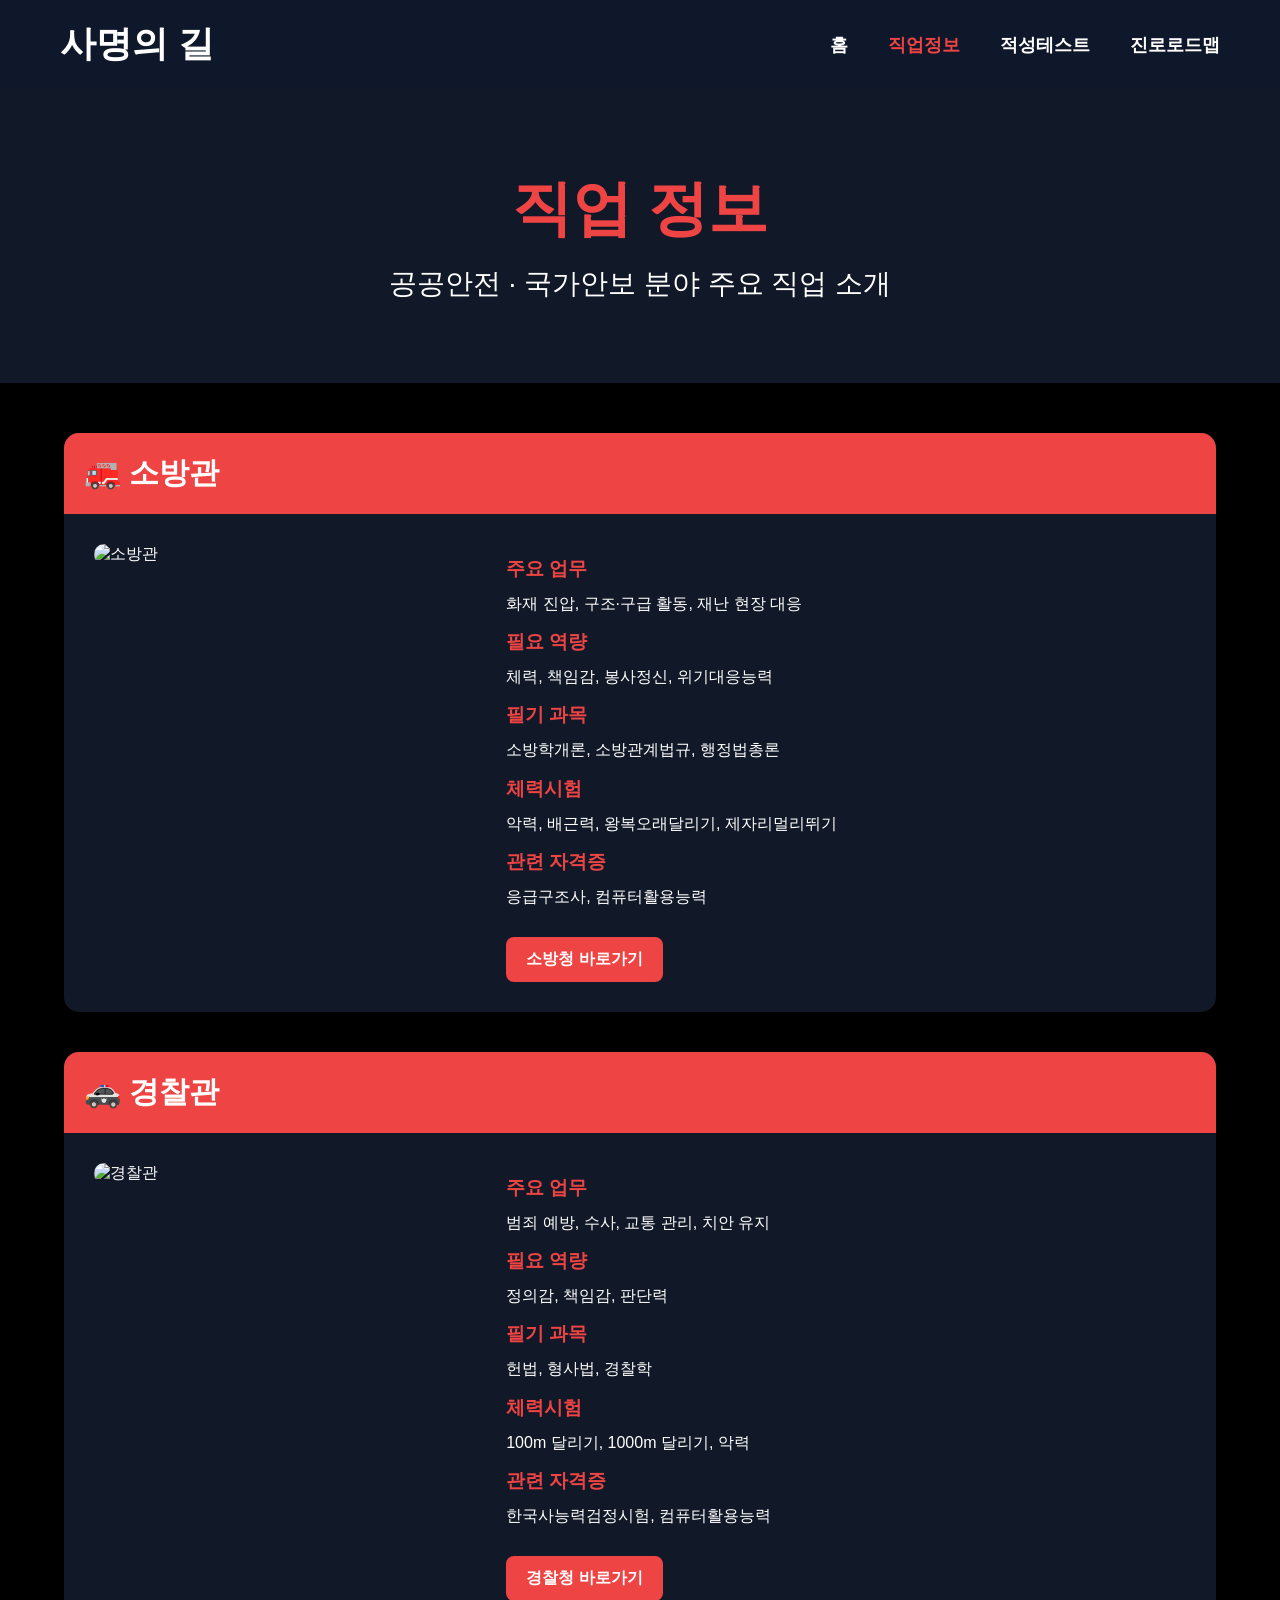
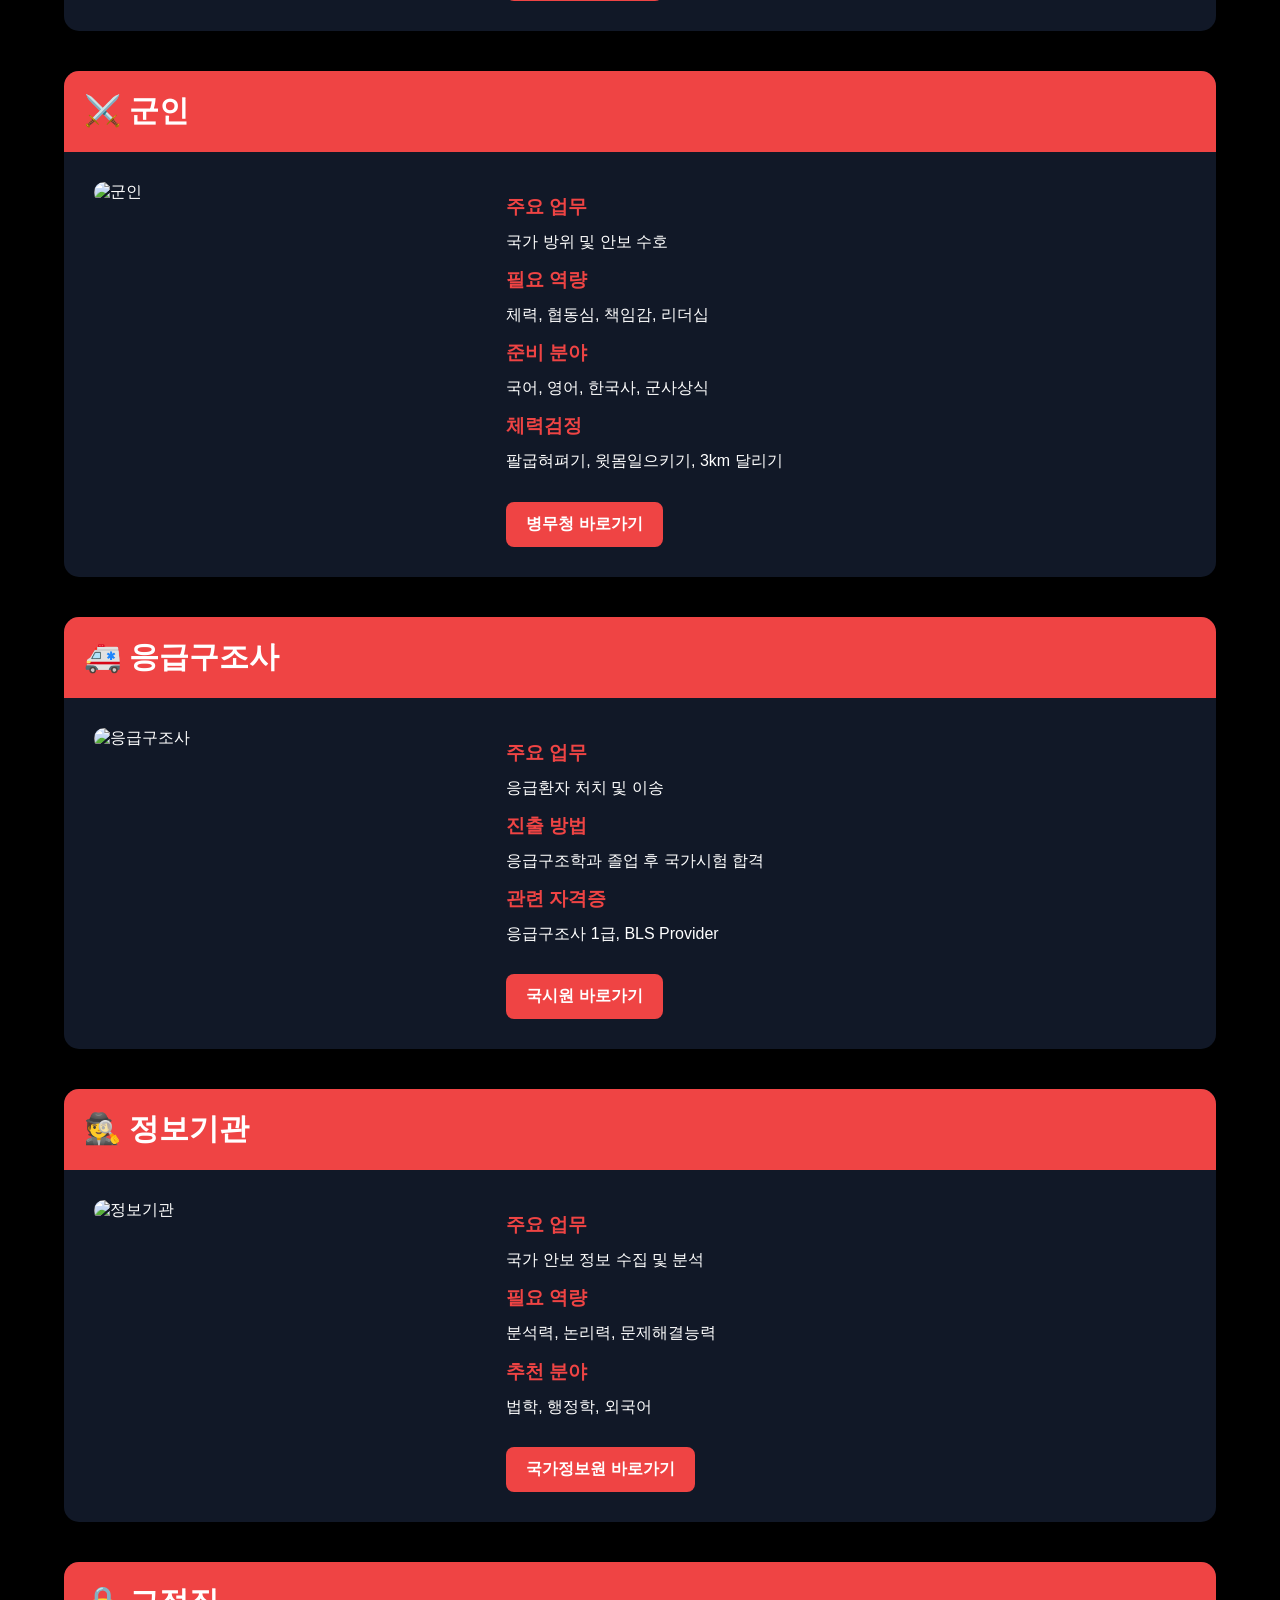
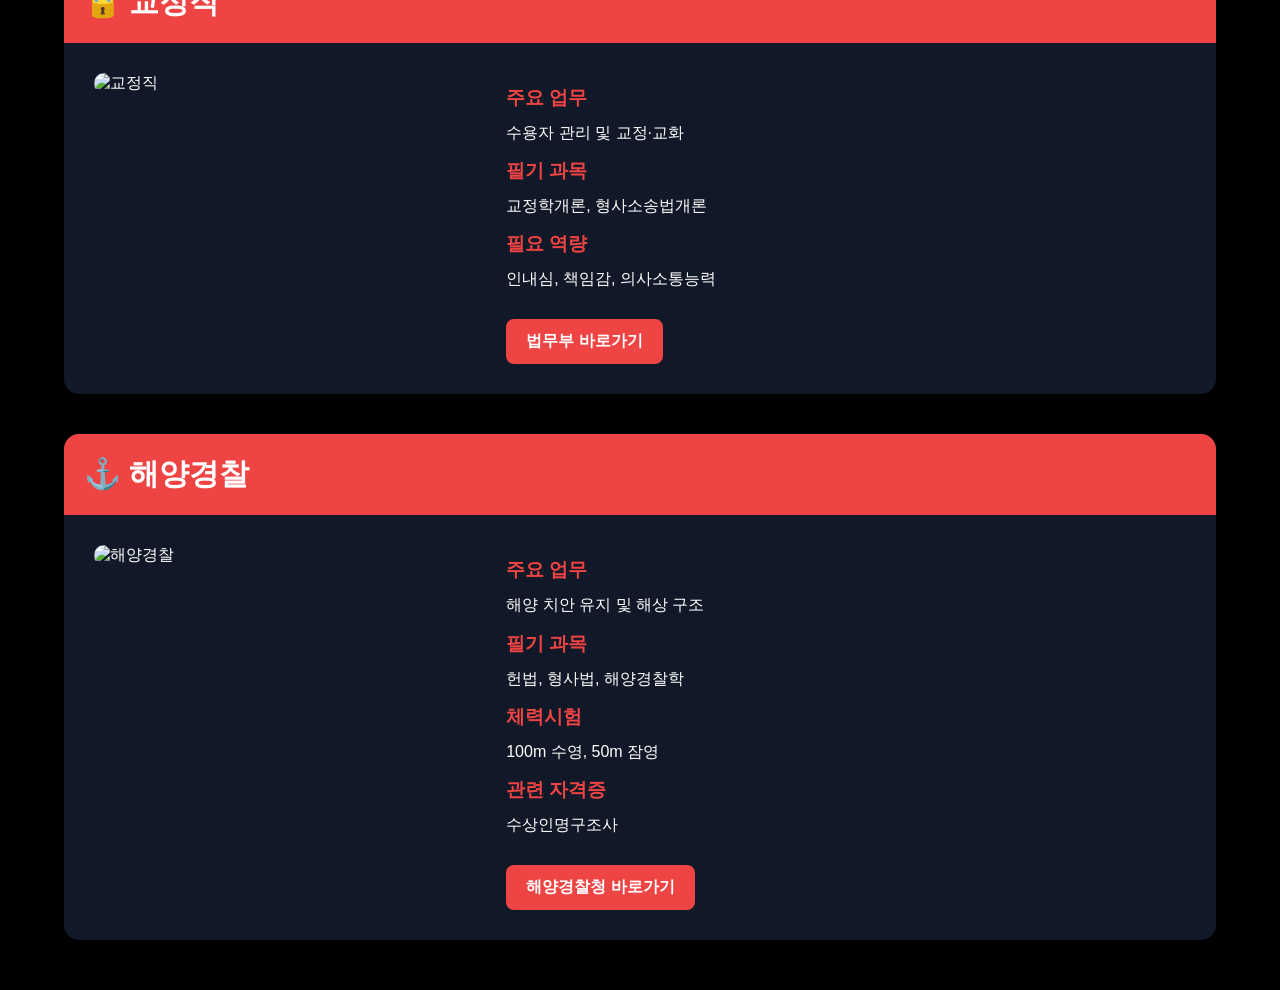
==== jobs.html @ 9027b752 "Add files via upload" ====
<!DOCTYPE html>
<html lang="ko">

<head>
<meta charset="UTF-8">
<meta name="viewport" content="width=device-width, initial-scale=1.0">

<title>직업 정보 | 사명의 길</title>

<link rel="stylesheet" href="css/style.css">

<style>
    *{
    margin:0;
    padding:0;
    box-sizing:border-box;
}

body{
    font-family:"Malgun Gothic",sans-serif;
    background:#000;
    color:white;
}
.top-nav{
    background:#0f172a;
    display:flex;
    justify-content:space-between;
    align-items:center;
    padding:20px 60px;
}

.logo a{
    color:white;
    text-decoration:none;
    font-size:36px;
    font-weight:bold;
}

.menu{
    display:flex;
    gap:40px;
    list-style:none;
}

.menu a{
    color:white;
    text-decoration:none;
    font-size:18px;
    font-weight:bold;
}

.menu a:hover{
    color:#ef4444;
}

.active{
    color:#ef4444 !important;
}
.jobs-header{
    text-align:center;
    padding:80px 20px;
    background:#111827;
}

.jobs-header h1{
    font-size:60px;
    color:#ef4444;
    margin-bottom:15px;
}

.jobs-header p{
    font-size:28px;
}

.jobs-container{
    width:90%;
    max-width:1400px;
    margin:50px auto;
}

.job-box{
    background:#111827;
    border-radius:15px;
    overflow:hidden;
    margin-bottom:40px;
    box-shadow:0 8px 25px rgba(0,0,0,.35);
}

.job-title{
    background:#ef4444;
    padding:20px;
    font-size:30px;
    font-weight:bold;
}

.job-body{
    display:flex;
    gap:30px;
    padding:30px;
}

.job-image{
    width:35%;
}

.job-image img{
    width:100%;
    height:320px;
    object-fit:cover;
    border-radius:10px;
}

.job-info{
    flex:1;
}

.job-info h3{
    color:#ef4444;
    margin-top:12px;
    margin-bottom:8px;
}

.job-info p{
    line-height:1.7;
    margin-bottom:12px;
}

.site-btn{
    display:inline-block;
    margin-top:15px;
    padding:12px 20px;
    background:#ef4444;
    color:white;
    border-radius:8px;
    text-decoration:none;
    font-weight:bold;
}

.site-btn:hover{
    background:#dc2626;
}

@media(max-width:900px){

    .job-body{
        flex-direction:column;
    }

    .job-image{
        width:100%;
    }
}

</style>

</head>

<body>
<nav class="top-nav">

    <div class="logo">
        <a href="index.html">사명의 길</a>
    </div>

    <ul class="menu">
        <li><a href="index.html">홈</a></li>
        <li><a href="jobs.html" class="active">직업정보</a></li>
        <li><a href="test.html">적성테스트</a></li>
        <li><a href="roadmap.html">진로로드맵</a></li>
    </ul>

</nav>
<header class="jobs-header">

<h1>직업 정보</h1>

<p>
공공안전 · 국가안보 분야 주요 직업 소개
</p>

</header>

<section class="jobs-container">

<!-- 소방관 -->

<div class="job-box">

<div class="job-title">🚒 소방관</div>

<div class="job-body">

<div class="job-image">
<img src="images/firefighter.jpg" alt="소방관">
</div>

<div class="job-info">

<h3>주요 업무</h3>
<p>화재 진압, 구조·구급 활동, 재난 현장 대응</p>

<h3>필요 역량</h3>
<p>체력, 책임감, 봉사정신, 위기대응능력</p>

<h3>필기 과목</h3>
<p>소방학개론, 소방관계법규, 행정법총론</p>

<h3>체력시험</h3>
<p>악력, 배근력, 왕복오래달리기, 제자리멀리뛰기</p>

<h3>관련 자격증</h3>
<p>응급구조사, 컴퓨터활용능력</p>

<a href="https://www.nfa.go.kr" target="_blank" class="site-btn">
소방청 바로가기
</a>

</div>

</div>

</div>

<!-- 경찰관 -->

<div class="job-box">

<div class="job-title">🚓 경찰관</div>

<div class="job-body">

<div class="job-image">
<img src="images/police.jpg" alt="경찰관">
</div>

<div class="job-info">

<h3>주요 업무</h3>
<p>범죄 예방, 수사, 교통 관리, 치안 유지</p>

<h3>필요 역량</h3>
<p>정의감, 책임감, 판단력</p>

<h3>필기 과목</h3>
<p>헌법, 형사법, 경찰학</p>

<h3>체력시험</h3>
<p>100m 달리기, 1000m 달리기, 악력</p>

<h3>관련 자격증</h3>
<p>한국사능력검정시험, 컴퓨터활용능력</p>

<a href="https://www.police.go.kr" target="_blank" class="site-btn">
경찰청 바로가기
</a>

</div>

</div>

</div>

<!-- 군인 -->

<div class="job-box">

<div class="job-title">⚔️ 군인</div>

<div class="job-body">

<div class="job-image">
<img src="images/soldier.jpg" alt="군인">
</div>

<div class="job-info">

<h3>주요 업무</h3>
<p>국가 방위 및 안보 수호</p>

<h3>필요 역량</h3>
<p>체력, 협동심, 책임감, 리더십</p>

<h3>준비 분야</h3>
<p>국어, 영어, 한국사, 군사상식</p>

<h3>체력검정</h3>
<p>팔굽혀펴기, 윗몸일으키기, 3km 달리기</p>

<a href="https://www.mma.go.kr" target="_blank" class="site-btn">
병무청 바로가기
</a>

</div>

</div>

</div>

<!-- 응급구조사 -->

<div class="job-box">

<div class="job-title">🚑 응급구조사</div>

<div class="job-body">

<div class="job-image">
<img src="images/paramedic.jpg" alt="응급구조사">
</div>

<div class="job-info">

<h3>주요 업무</h3>
<p>응급환자 처치 및 이송</p>

<h3>진출 방법</h3>
<p>응급구조학과 졸업 후 국가시험 합격</p>

<h3>관련 자격증</h3>
<p>응급구조사 1급, BLS Provider</p>

<a href="https://www.kuksiwon.or.kr" target="_blank" class="site-btn">
국시원 바로가기
</a>

</div>

</div>

</div>

<!-- 정보기관 -->

<div class="job-box">

<div class="job-title">🕵️ 정보기관</div>

<div class="job-body">

<div class="job-image">
<img src="images/intelligence.jpg" alt="정보기관">
</div>

<div class="job-info">

<h3>주요 업무</h3>
<p>국가 안보 정보 수집 및 분석</p>

<h3>필요 역량</h3>
<p>분석력, 논리력, 문제해결능력</p>

<h3>추천 분야</h3>
<p>법학, 행정학, 외국어</p>

<a href="https://www.nis.go.kr" target="_blank" class="site-btn">
국가정보원 바로가기
</a>

</div>

</div>

</div>

<!-- 교정직 -->

<div class="job-box">

<div class="job-title">🔒 교정직</div>

<div class="job-body">

<div class="job-image">
<img src="images/correction.jpg" alt="교정직">
</div>

<div class="job-info">

<h3>주요 업무</h3>
<p>수용자 관리 및 교정·교화</p>

<h3>필기 과목</h3>
<p>교정학개론, 형사소송법개론</p>

<h3>필요 역량</h3>
<p>인내심, 책임감, 의사소통능력</p>

<a href="https://www.moj.go.kr" target="_blank" class="site-btn">
법무부 바로가기
</a>

</div>

</div>

</div>

<!-- 해양경찰 -->

<div class="job-box">

<div class="job-title">⚓ 해양경찰</div>

<div class="job-body">

<div class="job-image">
<img src="images/coastguard.jpg" alt="해양경찰">
</div>

<div class="job-info">

<h3>주요 업무</h3>
<p>해양 치안 유지 및 해상 구조</p>

<h3>필기 과목</h3>
<p>헌법, 형사법, 해양경찰학</p>

<h3>체력시험</h3>
<p>100m 수영, 50m 잠영</p>

<h3>관련 자격증</h3>
<p>수상인명구조사</p>

<a href="https://www.kcg.go.kr" target="_blank" class="site-btn">
해양경찰청 바로가기
</a>

</div>

</div>

</div>

</section>

</body>
</html>
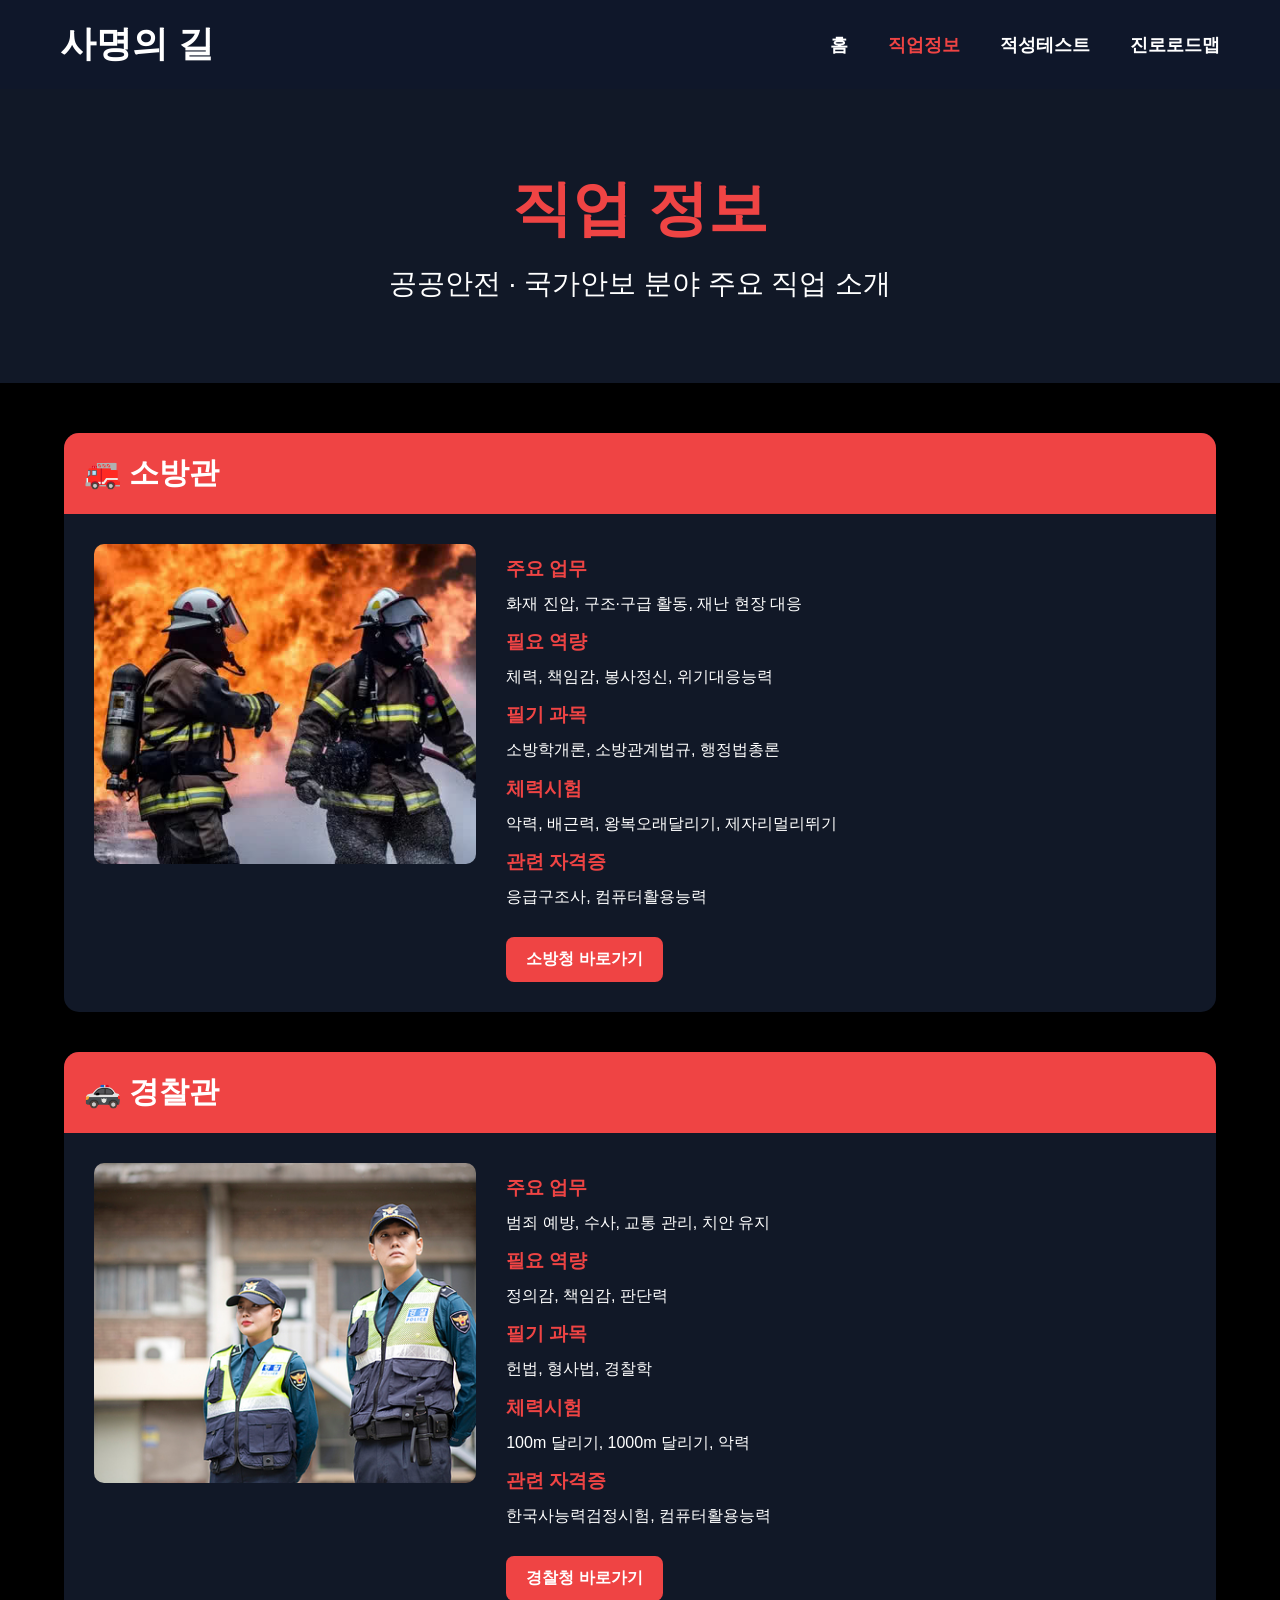
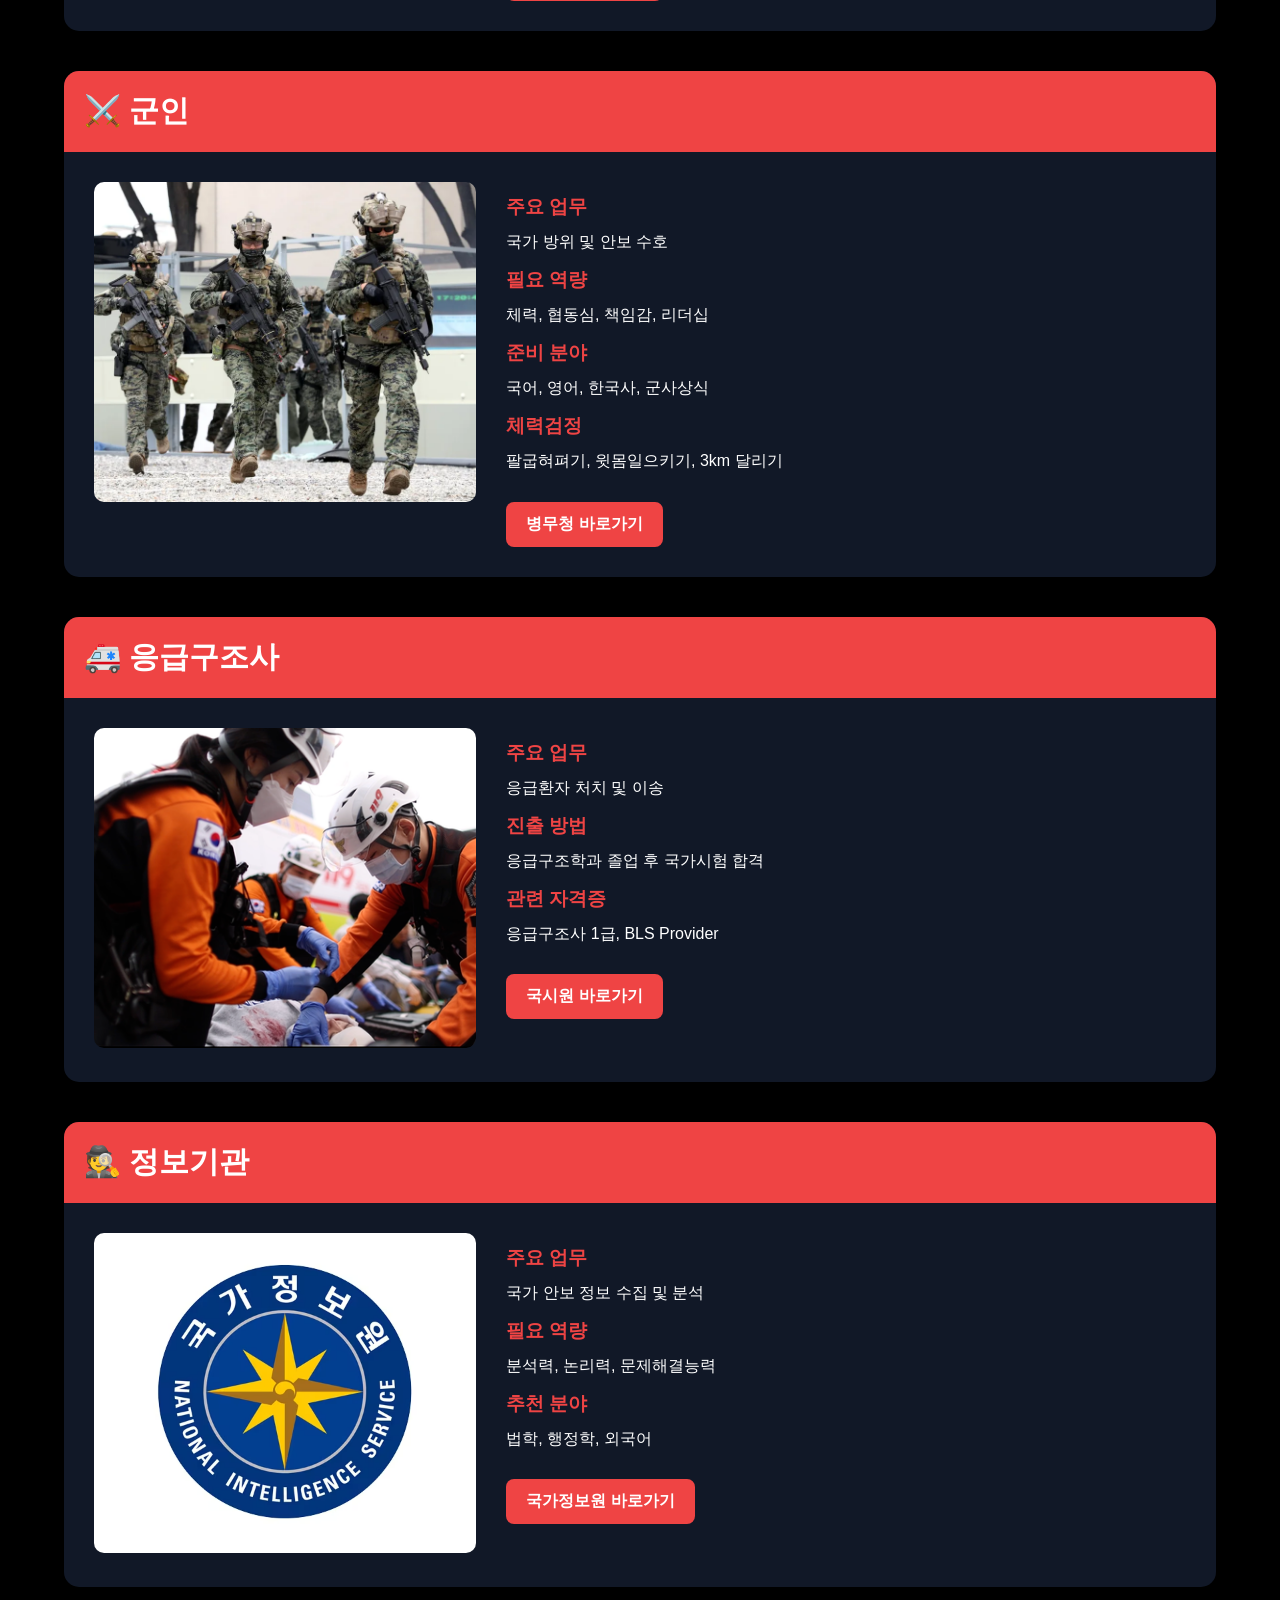
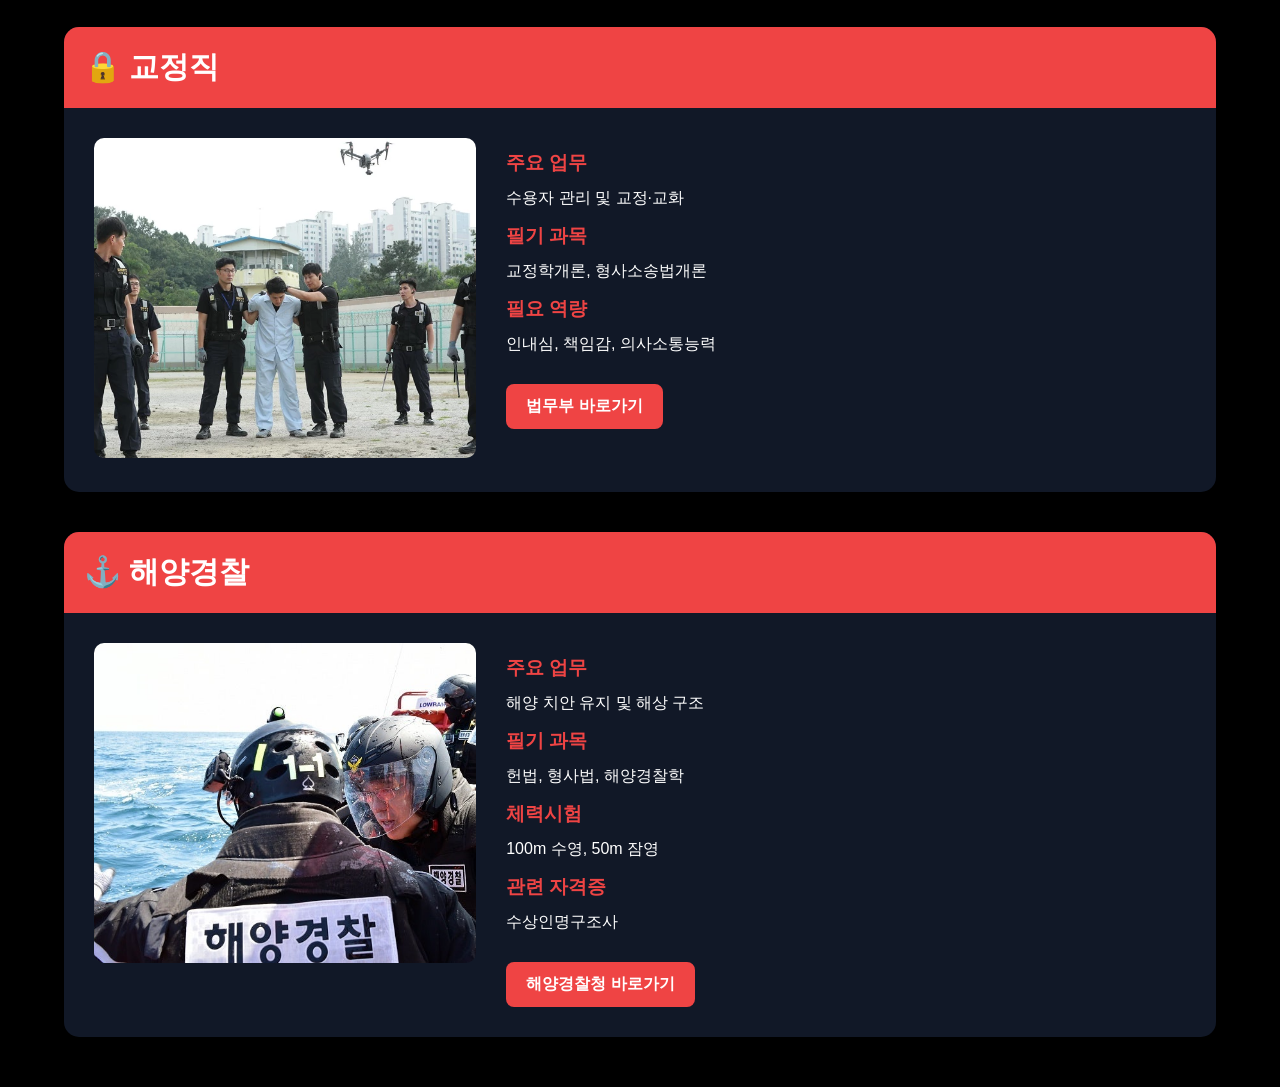
==== commit 465a89f1: "Update jobs.html" ====
--- a/jobs.html
+++ b/jobs.html
@@ -7,7 +7,7 @@
 
 <title>직업 정보 | 사명의 길</title>
 
-<link rel="stylesheet" href="css/style.css">
+<link rel="stylesheet" href="style.css">
 
 <style>
     *{
@@ -191,7 +191,7 @@
 <div class="job-body">
 
 <div class="job-image">
-<img src="images/firefighter.jpg" alt="소방관">
+<img src="firefighter.jpg" alt="소방관">
 </div>
 
 <div class="job-info">
@@ -230,7 +230,7 @@
 <div class="job-body">
 
 <div class="job-image">
-<img src="images/police.jpg" alt="경찰관">
+<img src="police.jpg" alt="경찰관">
 </div>
 
 <div class="job-info">
@@ -269,7 +269,7 @@
 <div class="job-body">
 
 <div class="job-image">
-<img src="images/soldier.jpg" alt="군인">
+<img src="soldier.jpg" alt="군인">
 </div>
 
 <div class="job-info">
@@ -305,7 +305,7 @@
 <div class="job-body">
 
 <div class="job-image">
-<img src="images/paramedic.jpg" alt="응급구조사">
+<img src="paramedic.jpg" alt="응급구조사">
 </div>
 
 <div class="job-info">
@@ -338,7 +338,7 @@
 <div class="job-body">
 
 <div class="job-image">
-<img src="images/intelligence.jpg" alt="정보기관">
+<img src="intelligence.jpg" alt="정보기관">
 </div>
 
 <div class="job-info">
@@ -371,7 +371,7 @@
 <div class="job-body">
 
 <div class="job-image">
-<img src="images/correction.jpg" alt="교정직">
+<img src="correction.jpg" alt="교정직">
 </div>
 
 <div class="job-info">
@@ -404,7 +404,7 @@
 <div class="job-body">
 
 <div class="job-image">
-<img src="images/coastguard.jpg" alt="해양경찰">
+<img src="coastguard.jpg" alt="해양경찰">
 </div>
 
 <div class="job-info">
@@ -434,4 +434,4 @@
 </section>
 
 </body>
-</html>+</html>
--- a/style.css
+++ b/style.css
@@ -0,0 +1,506 @@
+/* =========================
+   기본 설정
+========================= */
+
+*{
+    margin:0;
+    padding:0;
+    box-sizing:border-box;
+}
+
+body{
+
+    font-family:'Malgun Gothic', sans-serif;
+
+    color:white;
+
+    background:#000;
+
+    overflow-x:hidden;
+}
+
+a{
+    text-decoration:none;
+    color:white;
+}
+
+ul{
+    list-style:none;
+}
+
+/* =========================
+   메인 배경
+========================= */
+
+.hero{
+
+    width:100%;
+    height:100vh;
+
+    background:
+    linear-gradient(
+        rgba(0,0,0,0.45),
+        rgba(0,0,0,0.65)
+    ),
+    url("main.jpg");
+
+    background-size:cover;
+    background-position:center;
+    background-repeat:no-repeat;
+
+    display:flex;
+    justify-content:center;
+    align-items:center;
+
+    text-align:center;
+
+    position:relative;
+}
+
+/* =========================
+   상단 헤더
+========================= */
+
+.hero-header{
+
+    position:absolute;
+
+    top:0;
+    left:0;
+
+    width:100%;
+
+    text-align:center;
+
+    padding-top:25px;
+
+    z-index:1000;
+}
+
+.hero-header h1{
+
+    font-size:55px;
+
+    font-weight:700;
+
+    margin-bottom:20px;
+
+    color:white;
+}
+
+/* =========================
+   메뉴
+========================= */
+
+.hero-header ul{
+
+    display:flex;
+
+    justify-content:center;
+
+    gap:60px;
+}
+
+.hero-header ul li a{
+
+    font-size:24px;
+
+    font-weight:bold;
+
+    transition:0.3s;
+}
+
+.hero-header ul li a:hover{
+
+    color:#ff4d4d;
+}
+
+/* =========================
+   메인 문구
+========================= */
+
+.hero-content{
+
+    max-width:1200px;
+
+    padding:20px;
+}
+
+.hero-content h3{
+
+    font-size:34px;
+
+    margin-bottom:25px;
+
+    font-weight:600;
+}
+
+.hero-content h1{
+
+    font-family:'Noto Sans KR', sans-serif;
+
+    font-size:110px;
+
+    margin-bottom:20px;
+
+    font-weight:900;
+
+    letter-spacing:8px;
+
+    text-shadow:
+        0 0 15px rgba(255,255,255,.6),
+        0 0 30px rgba(255,255,255,.3);
+}
+
+.hero-content h2{
+
+    font-size:50px;
+
+    margin-bottom:30px;
+
+    font-weight:700;
+
+    text-shadow:
+        0 0 10px rgba(255,255,255,.25);
+}
+
+.hero-content p{
+
+    font-size:28px;
+
+    margin-bottom:40px;
+}
+
+/* =========================
+   버튼
+========================= */
+
+.hero-buttons{
+
+    display:flex;
+
+    justify-content:center;
+
+    gap:20px;
+
+    flex-wrap:wrap;
+}
+
+.btn{
+
+    background:#ef4444;
+
+    padding:18px 35px;
+
+    border-radius:10px;
+
+    font-size:20px;
+
+    font-weight:bold;
+
+    transition:0.3s;
+}
+
+.btn:hover{
+
+    background:#dc2626;
+
+    transform:translateY(-4px);
+}
+
+.btn2{
+
+    background:transparent;
+
+    border:2px solid white;
+}
+
+.btn2:hover{
+
+    background:white;
+
+    color:black;
+}
+
+/* =========================
+   공통 섹션
+========================= */
+
+.section{
+
+    width:90%;
+
+    max-width:1200px;
+
+    margin:100px auto;
+}
+
+.section-title{
+
+    text-align:center;
+
+    font-size:45px;
+
+    margin-bottom:40px;
+
+    color:#ef4444;
+}
+
+/* =========================
+   카드
+========================= */
+
+.card-container{
+
+    display:grid;
+
+    grid-template-columns:
+    repeat(auto-fit,minmax(320px,1fr));
+
+    gap:30px;
+}
+
+.card{
+
+    background:#111827;
+
+    padding:20px;
+
+    border-radius:15px;
+
+    transition:0.3s;
+}
+
+.card:hover{
+
+    transform:translateY(-8px);
+}
+
+.card img{
+
+    width:100%;
+
+    height:230px;
+
+    object-fit:cover;
+
+    border-radius:10px;
+
+    margin-bottom:15px;
+}
+
+.card h3{
+
+    color:#ef4444;
+
+    margin-bottom:15px;
+}
+
+.card p{
+
+    margin-bottom:10px;
+}
+
+/* =========================
+   버튼 링크
+========================= */
+
+.job-btn{
+
+    display:inline-block;
+
+    margin-top:10px;
+
+    background:#ef4444;
+
+    padding:10px 18px;
+
+    border-radius:8px;
+}
+
+/* =========================
+   적성 테스트
+========================= */
+
+form{
+
+    width:90%;
+
+    max-width:1000px;
+
+    margin:100px auto;
+}
+
+.question{
+
+    background:#111827;
+
+    padding:20px;
+
+    margin-bottom:20px;
+
+    border-radius:10px;
+}
+
+#result{
+
+    margin-top:30px;
+
+    background:#111827;
+
+    padding:25px;
+
+    border-radius:10px;
+
+    white-space:pre-line;
+}
+
+/* =========================
+   로드맵
+========================= */
+
+.roadmap{
+
+    width:90%;
+
+    max-width:1000px;
+
+    margin:100px auto;
+}
+
+.roadmap-item{
+
+    background:#111827;
+
+    padding:25px;
+
+    margin-bottom:20px;
+
+    border-left:5px solid #ef4444;
+
+    border-radius:10px;
+}
+
+.roadmap-item h3{
+
+    color:#ef4444;
+
+    margin-bottom:10px;
+}
+
+/* =========================
+   푸터
+========================= */
+
+footer{
+
+    background:#111827;
+
+    text-align:center;
+
+    padding:30px;
+
+    margin-top:80px;
+}
+
+/* =========================
+   모바일
+========================= */
+
+@media(max-width:768px){
+
+    .hero-header h1{
+
+        font-size:40px;
+    }
+
+    .hero-header ul{
+
+        flex-wrap:wrap;
+
+        gap:20px;
+    }
+
+    .hero-header ul li a{
+
+        font-size:18px;
+    }
+
+    .hero-content h1{
+
+        font-size:60px;
+    }
+
+    .hero-content h2{
+
+        font-size:30px;
+    }
+
+    .hero-content h3{
+
+        font-size:20px;
+    }
+
+    .hero-content p{
+
+        font-size:18px;
+    }
+    .restart-btn{
+
+    margin-top:40px;
+
+    background:#ef4444;
+
+    color:white;
+
+    border:none;
+
+    padding:18px 40px;
+
+    font-size:20px;
+
+    font-weight:bold;
+
+    border-radius:10px;
+
+    cursor:pointer;
+
+    transition:.3s;
+}
+
+.restart-btn:hover{
+
+    background:#dc2626;
+
+    transform:translateY(-3px);
+}
+.restart-btn{
+
+    margin-top:40px;
+
+    background:#ef4444;
+
+    color:white;
+
+    border:none;
+
+    padding:18px 40px;
+
+    font-size:20px;
+
+    font-weight:bold;
+
+    border-radius:10px;
+
+    cursor:pointer;
+
+    transition:0.3s;
+}
+
+.restart-btn:hover{
+
+    background:#dc2626;
+
+    transform:translateY(-3px);
+}
+}
